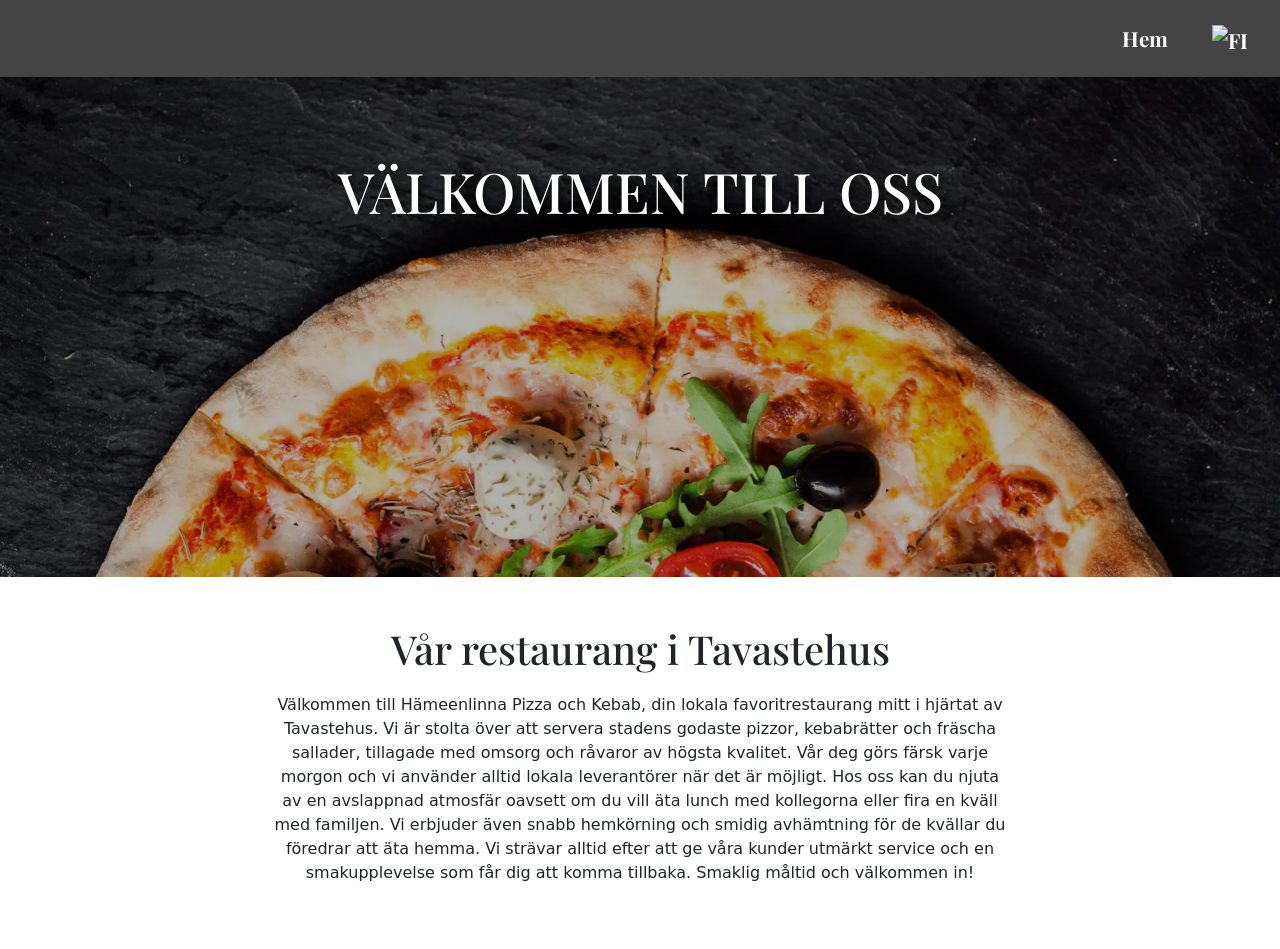
==== svenska.html @ 9d8d3b15 "Tein ruotsin kielisen sivuston Ruotsin kielinen sivusto" ====
<!DOCTYPE html>
<html lang="sv">
<head>
    <meta charset="UTF-8">
    <meta name="viewport" content="width=device-width, initial-scale=1.0">
    <title>Om oss - Hämeenlinna Pizza och Kebab</title>
    <link href="https://cdn.jsdelivr.net/npm/bootstrap@5.3.0/dist/css/bootstrap.min.css" rel="stylesheet">
    <link href="https://fonts.googleapis.com/css2?family=Playfair+Display:wght@700&display=swap" rel="stylesheet">
    <link rel="stylesheet" href="styles.css">
</head>
<body>

    <nav class="navbar navbar-expand-lg navbar-dark custom-nav">
        <div class="container-fluid">
            <button class="navbar-toggler ms-auto" type="button" data-bs-toggle="collapse" data-bs-target="#navbarNav">
                <span class="navbar-toggler-icon"></span>
            </button>
            <div class="collapse navbar-collapse" id="navbarNav">
                <ul class="navbar-nav ms-auto align-items-center">
                    <li class="nav-item"><a class="nav-link" href="index.html">Hem</a></li>
                    <li class="nav-item ms-lg-3">
                        <a href="index.html" class="nav-link p-0" title="Suomeksi">
                            <img src="https://upload.wikimedia.org/wikipedia/commons/b/bc/Flag_of_Finland.svg" alt="FI" width="30">
                        </a>
                    </li>
                </ul>
            </div>
        </div>
    </nav>

    <header class="hero-section">
        <h1 class="hero-title">VÄLKOMMEN TILL OSS</h1>
    </header>

    <section class="container py-5 text-center">
        <div class="row justify-content-center">
            <div class="col-md-8">
                <h2 class="section-title">Vår restaurang i Tavastehus</h2>
                <p class="lead-text">
                    Välkommen till Hämeenlinna Pizza och Kebab, din lokala favoritrestaurang mitt i hjärtat av Tavastehus. 
                    Vi är stolta över att servera stadens godaste pizzor, kebabrätter och fräscha sallader, 
                    tillagade med omsorg och råvaror av högsta kvalitet. Vår deg görs färsk varje morgon och 
                    vi använder alltid lokala leverantörer när det är möjligt. 
                    
                    Hos oss kan du njuta av en avslappnad atmosfär oavsett om du vill äta lunch med kollegorna 
                    eller fira en kväll med familjen. Vi erbjuder även snabb hemkörning och smidig avhämtning 
                    för de kvällar du föredrar att äta hemma. Vi strävar alltid efter att ge våra kunder 
                    utmärkt service och en smakupplevelse som får dig att komma tillbaka. 
                    Smaklig måltid och välkommen in!
                </p>
            </div>
        </div>
    </section>

</body>
</html>
---- styles.css ----
/* Navigaatiopalkin tumma tausta */
.custom-nav {
    background-color: #444444; 
    padding: 15px 20px;
}

/* Linkkien tyyli (Serif-fontti kuvasi mukaan) */
.custom-nav .nav-link {
    color: white !important;
    font-family: 'Playfair Display', serif;
    font-size: 1.3rem;
    font-weight: bold;
    margin-left: 20px;
}

/* Ruotsin lipun koko ja muotoilu */
.sweden-flag {
    width: 35px;
    height: auto;
    border-radius: 2px;
    display: block;
    transition: transform 0.2s;
}

.sweden-flag:hover {
    transform: scale(1.1); /* Pieni suurennus kun hiiri on päällä */
}

/* Hero-osio (Taustakuva) */
.hero-section {
    background-image: linear-gradient(rgba(0,0,0,0.3), rgba(0,0,0,0.3)), url('Images/image\ 12.png'); 
    background-size: cover;
    background-position: center;
    height: 500px;
    display: flex;
    justify-content: center;
    align-items: flex-start;
    padding-top: 80px; /* Laskee otsikkoa hieman alaspäin */
}

/* Otsikko kuvan päällä */
.hero-title {
    color: white;
    font-family: 'Playfair Display', serif;
    font-size: 3.5rem;
    text-shadow: 3px 3px 10px rgba(0, 0, 0, 0.8);
    text-align: center;
}

/* Tietoa meistä -otsikko */
.section-title {
    font-family: 'Playfair Display', serif;
    font-size: 2.5rem;
    margin-bottom: 20px;
}
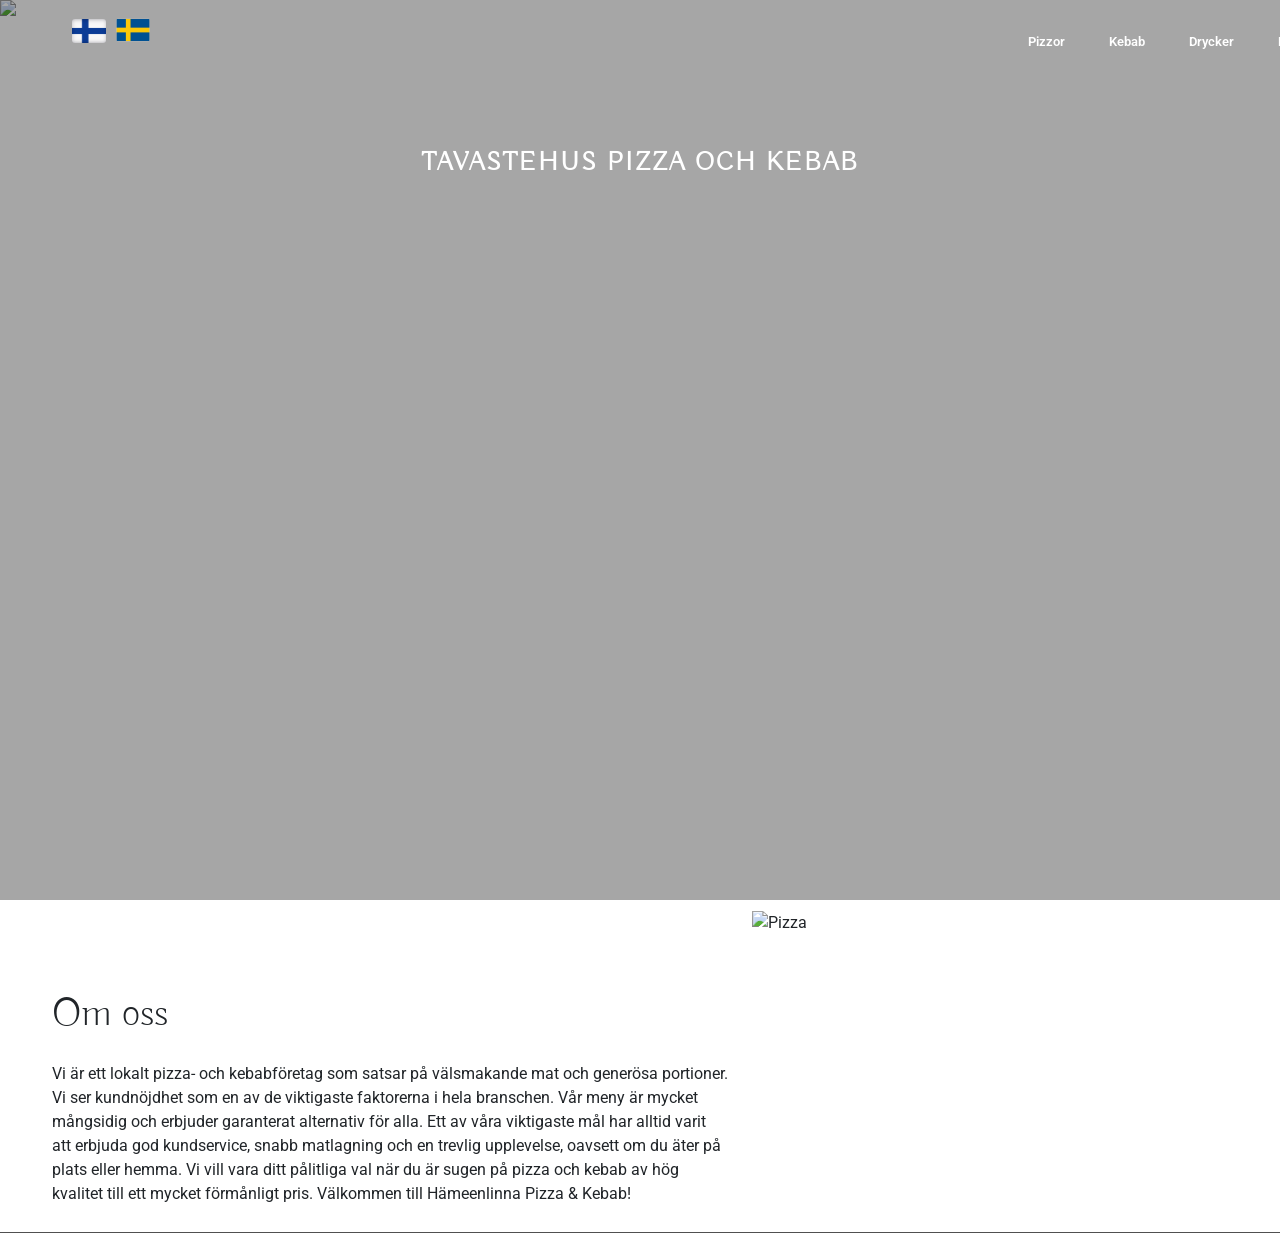
==== commit 4f929e4e: "Update svenska.html" ====
--- a/svenska.html
+++ b/svenska.html
@@ -1,56 +1,69 @@
-<!DOCTYPE html>
+<!doctype html>
 <html lang="sv">
 <head>
-    <meta charset="UTF-8">
-    <meta name="viewport" content="width=device-width, initial-scale=1.0">
-    <title>Om oss - Hämeenlinna Pizza och Kebab</title>
-    <link href="https://cdn.jsdelivr.net/npm/bootstrap@5.3.0/dist/css/bootstrap.min.css" rel="stylesheet">
-    <link href="https://fonts.googleapis.com/css2?family=Playfair+Display:wght@700&display=swap" rel="stylesheet">
-    <link rel="stylesheet" href="styles.css">
+    <meta charset="utf-8">
+    <meta name="viewport" content="width=device-width, initial-scale=1">
+    <title>Tavastehus Pizza och Kebab</title>
+
+    <link rel="preconnect" href="https://fonts.googleapis.com">
+    <link rel="preconnect" href="https://fonts.gstatic.com" crossorigin>
+    <link href="https://fonts.googleapis.com/css2?family=Buda:wght@300&family=Roboto:ital,wght@0,100..900;1,100..900&display=swap" rel="stylesheet">
+
+    <link href="https://cdn.jsdelivr.net/npm/bootstrap@5.3.8/dist/css/bootstrap.min.css" rel="stylesheet">
+
+    <link rel="stylesheet" href="tyylit.css">
 </head>
 <body>
 
-    <nav class="navbar navbar-expand-lg navbar-dark custom-nav">
-        <div class="container-fluid">
-            <button class="navbar-toggler ms-auto" type="button" data-bs-toggle="collapse" data-bs-target="#navbarNav">
-                <span class="navbar-toggler-icon"></span>
-            </button>
-            <div class="collapse navbar-collapse" id="navbarNav">
-                <ul class="navbar-nav ms-auto align-items-center">
-                    <li class="nav-item"><a class="nav-link" href="index.html">Hem</a></li>
-                    <li class="nav-item ms-lg-3">
-                        <a href="index.html" class="nav-link p-0" title="Suomeksi">
-                            <img src="https://upload.wikimedia.org/wikipedia/commons/b/bc/Flag_of_Finland.svg" alt="FI" width="30">
-                        </a>
-                    </li>
-                </ul>
-            </div>
-        </div>
-    </nav>
+<div class="isokuva">
+<div class="container site top-inner">
+<header class="row align-items-center top-nav">
+<div class="liput">
+<a href="index.html"><img src="Images/finland.png" class="flag" alt="Finnish"></a>
+<img src="Images/sweden.png" class="flag" alt="Swedish">
+  </div>
 
-    <header class="hero-section">
-        <h1 class="hero-title">VÄLKOMMEN TILL OSS</h1>
-    </header>
+  <nav class="col-md-10 navbar navbar-expand-lg navbar-dark">
+  <div class="container-fluid justify-content-end pe-0">
+  <button class="navbar-toggler" type="button" data-bs-toggle="collapse" data-bs-target="#navbarSupportedContent">
+  <span class="navbar-toggler-icon"></span>
+    </button>
+  <div class="collapse navbar-collapse justify-content-end" id="navbarSupportedContent">
+  <ul class="navbar-nav mb-2 mb-lg-0">
+  <li class="nav-item"><a class="nav-link" href="#">Pizzor</a></li>
+  <li class="nav-item"><a class="nav-link" href="#">Kebab</a></li>
+  <li class="nav-item"><a class="nav-link" href="#">Drycker</a></li>
+  <li class="nav-item"><a class="nav-link" href="#">Kontakt</a></li>
+   </ul>
+      </div>
+       </div>
+        </nav>
+        </header>
+<h1 class="MainTitle">TAVASTEHUS PIZZA OCH KEBAB</h1>
+    </div>
+  <img src="images/main.png" class="pizza-kuva" alt="Pizza">
+    </div>    
 
-    <section class="container py-5 text-center">
-        <div class="row justify-content-center">
-            <div class="col-md-8">
-                <h2 class="section-title">Vår restaurang i Tavastehus</h2>
-                <p class="lead-text">
-                    Välkommen till Hämeenlinna Pizza och Kebab, din lokala favoritrestaurang mitt i hjärtat av Tavastehus. 
-                    Vi är stolta över att servera stadens godaste pizzor, kebabrätter och fräscha sallader, 
-                    tillagade med omsorg och råvaror av högsta kvalitet. Vår deg görs färsk varje morgon och 
-                    vi använder alltid lokala leverantörer när det är möjligt. 
-                    
-                    Hos oss kan du njuta av en avslappnad atmosfär oavsett om du vill äta lunch med kollegorna 
-                    eller fira en kväll med familjen. Vi erbjuder även snabb hemkörning och smidig avhämtning 
-                    för de kvällar du föredrar att äta hemma. Vi strävar alltid efter att ge våra kunder 
-                    utmärkt service och en smakupplevelse som får dig att komma tillbaka. 
-                    Smaklig måltid och välkommen in!
-                </p>
-            </div>
-        </div>
-    </section>
+  <div class="container site">
+<main class="row content-area align-items-start">
+  <article class="col-md-7">
+   <h1>Om oss</h1>
+  <p>	
+     Vi är ett lokalt pizza- och kebabföretag som satsar på välsmakande mat och generösa portioner. Vi ser kundnöjdhet som en av de viktigaste faktorerna i hela branschen. 
+     Vår meny är mycket mångsidig och erbjuder garanterat alternativ för alla. Ett av våra viktigaste mål har alltid varit att erbjuda god kundservice, 
+     snabb matlagning och en trevlig upplevelse, oavsett om du äter på plats eller hemma. Vi vill vara ditt pålitliga val när du är sugen på pizza och kebab av hög kvalitet till ett mycket förmånligt pris.
+     Välkommen till Hämeenlinna Pizza & Kebab!
+</p>
+</article>
+<div class="col-md-5">
+<img src="images/pizza1.png" class="tietoaK" alt="Pizza">
+ </div>
+</main>
+        
+<div class="viiva"></div>
+        
+</div>
 
+    <script src="https://cdn.jsdelivr.net/npm/bootstrap@5.3.8/dist/js/bootstrap.bundle.min.js"></script>
 </body>
-</html>+</html>
--- a/tyylit.css
+++ b/tyylit.css
@@ -0,0 +1,299 @@
+/* Auttaa tilavuuksien kanssa  */
+* { 
+  box-sizing: border-box; 
+}
+
+html, body {
+  height: 100%;
+  margin: 0;
+  font-family: "Roboto", sans-serif;
+  background: #fff;
+}
+
+h1, h2, h3 { font-family: "Buda", serif; 
+}
+
+/* Bootstrap  */
+.site.container {
+  max-width: 1200px;
+  margin: 30px auto;
+}
+
+/* Tausta kuva */
+
+.isokuva {
+  position: relative;
+  width: 100%;
+  height: 100vh;          
+  overflow: hidden;
+  color: #fff;
+}
+
+
+/* Tausta kuva */
+.pizza-kuva {
+  position: absolute;
+  inset: 0;               
+  width: 100%;
+  height: 100%;
+  object-fit: cover;      
+  object-position: center bottom; 
+  z-index: 0;
+}
+
+/* Tausta */
+.isokuva::before {
+  content: "";
+  position: absolute;
+  inset: 0;
+  background: rgba(0,0,0,0.35);
+  z-index: 1;
+}
+
+
+/* Navbar tilvauus */
+.top-nav {
+  padding: 0 10px; 
+}
+
+.top-nav{
+  margin-bottom: 30px;
+}
+
+
+.MainTitle {
+  margin-top: 80px;
+  text-align: center;
+  font-size: 26px;
+  font-weight: 700;
+  letter-spacing: 2px;
+}
+
+/* Navbar linkit*/
+.navbar-nav .nav-link {
+  color: #fff;
+  margin-right: 28px;
+  font-weight: 600;
+  font-size: 13px;
+}
+
+.navbar-nav .nav-link:hover { 
+color: #ddd; 
+}
+
+
+.content-area {
+ margin-top: 10px;
+ }
+
+
+.liput {
+  position: absolute;
+  top: 18px;
+  left: 20px;
+
+  display: flex;
+  gap: 10px;
+  z-index: 3;
+}
+
+.flag {
+  width: 34px;
+  height: 24px;
+  object-fit: cover;
+  border-radius: 3px;
+  cursor: pointer;
+  transition: transform 0.2s ease;
+}
+
+.flag:hover {
+  transform: scale(1.1);
+}
+.top-nav .navbar {
+  margin-left: auto;
+}
+.navbar-nav {
+  margin-right: -128px;
+}
+
+.tietoaK{
+  width: 100%;
+  height: auto;
+  margin-top: -40px;  
+
+}
+.content-area h1 {
+  margin-bottom: 24px;   
+}
+
+.content-area .col-md-7 {
+  padding-top: 60px;   
+}
+
+.viiva{
+  height: 1px;                  
+  background: #505050;         
+  width: 100vw;
+  margin-left: calc(50% - 50vw);
+  margin-top: 10px;
+  margin-bottom: 60px;
+}
+
+/*Väli osa */
+
+.valiosa{
+  padding: 40px 0;
+}
+
+.sectionHeading{
+  font-size: 22px;
+  font-weight: 700;
+  margin-bottom: 18px;
+}
+
+.menuHeading{
+  text-align: center;
+  font-size: 44px;
+  margin: 0;
+}
+
+.menuOtsikot{
+  font-size: 24px;
+  font-weight: 700;
+  margin-bottom: 18px;
+}
+
+/* Suositut osio*/
+
+.popular-row{ margin-top: 10px; }
+
+.laatikko{
+  border: 1px solid #d9d9d9;
+  border-radius: 6px;
+  padding: 14px;
+  height: 100%;
+  background: #fff;
+}
+
+.popular-img{
+  border-radius: 4px;
+  margin-bottom: 12px;
+}
+
+/* Siirtää pitsa kuvaa oikealle */
+.move-right{
+  transform: translateX(64px);
+}
+
+.popularTitle{
+  font-size: 20px;
+  font-weight: 700;
+}
+
+.popularText{
+  font-size: 16px;
+  line-height: 1.5;
+  margin: 0;
+}
+
+
+
+/* Menu otsikko*/
+.top-inner {
+  position: relative;
+  z-index: 2;
+  margin: 0 auto !important;
+  padding-top: 16px;
+}
+
+.menuOsio{
+  padding: 10px 0;
+}
+
+.menuGrid{
+  display: grid;
+  grid-template-columns: 1fr 1fr;
+  gap: 28px;
+}
+
+.drinks-grid{
+  display: grid;
+  grid-template-columns: 1fr 1fr 1fr;
+  gap: 28px;
+}
+
+.menuList{
+  list-style: none;
+  padding: 0;
+  margin: 0;
+}
+
+/* Tekee menusta siistin  */
+.menuList li{
+  display: flex;
+  justify-content: space-between;
+  gap: 20px;
+  padding: 6px 0;
+  font-size: 18px;
+}
+
+.menu-side-img{
+  width: min(360px, 90%);
+  height: auto;
+  display: inline-block;
+}
+
+.drink-img{
+  width: min(360px, 90%);
+}
+
+/* Toimii puhelimella */
+@media (max-width: 768px){
+  .menuGrid{ grid-template-columns: 1fr; }
+  .drinks-grid{ grid-template-columns: 1fr; }
+  .menuHeading{ font-size: 32px; }
+}
+
+/* YHTEYSTIEDOT */
+
+.contactFooter{
+  margin-top: 60px;
+}
+
+/* Yhteystiedot tausta */
+.yhtTausta{
+  background: #5a5a5a;
+  color: #fff;
+  width: 100vw;
+  margin-left: calc(50% - 50vw);
+  padding: 28px 0;
+}
+
+/* Yhteystiedot otsikko */
+.yhtOtsikko{
+  font-family: "Buda", serif;
+  font-size: 22px;
+  font-weight: 700;
+  margin-bottom: 14px;
+  letter-spacing: 1px;
+}
+
+.YhteystiedotTeksti{
+  font-size: 14px;
+  line-height: 1.7;
+  margin: 0;
+}
+
+/* Face ja Inst Kuvat */
+.yhtKuvat{
+  display: flex;
+  gap: 14px;
+  margin-top: 22px;
+}
+
+.socials{
+  width: 46px;
+  height: 46px;
+  object-fit: contain;
+  display: block;
+}
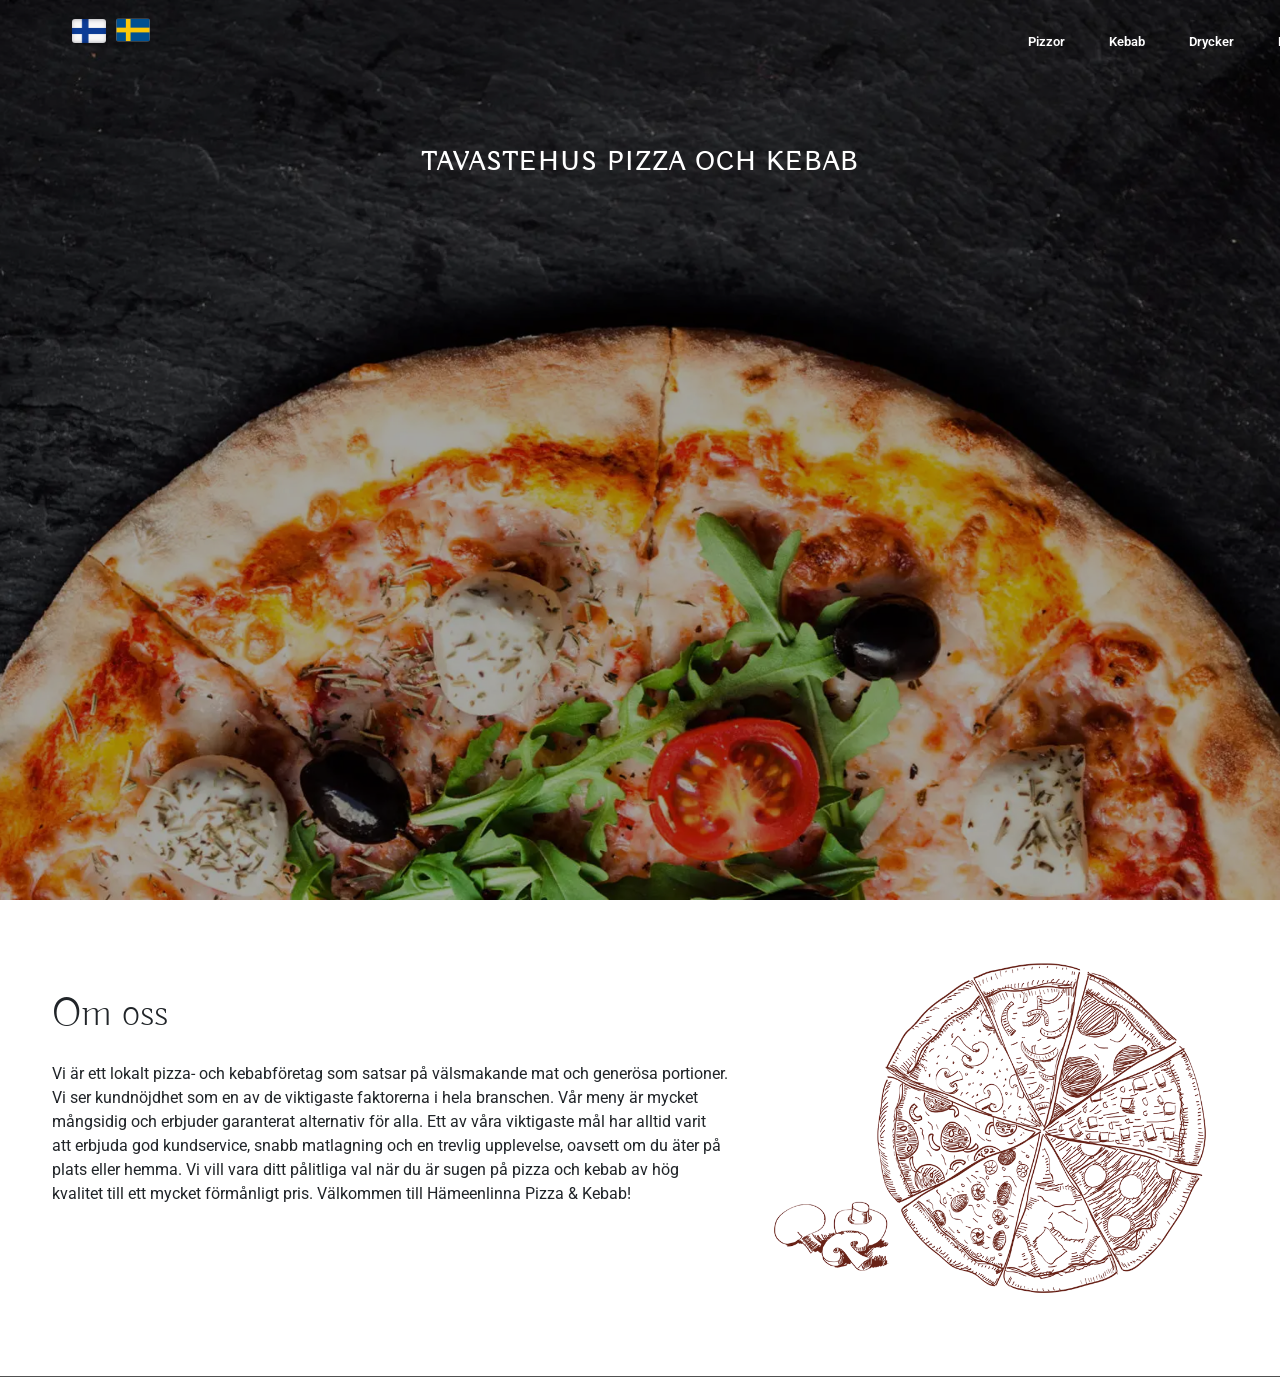
==== commit 81d6d6d7: "Update image paths to use 'Images' directory" ====
--- a/svenska.html
+++ b/svenska.html
@@ -41,7 +41,7 @@
         </header>
 <h1 class="MainTitle">TAVASTEHUS PIZZA OCH KEBAB</h1>
     </div>
-  <img src="images/main.png" class="pizza-kuva" alt="Pizza">
+  <img src="Images/main.png" class="pizza-kuva" alt="Pizza">
     </div>    
 
   <div class="container site">
@@ -56,7 +56,7 @@
 </p>
 </article>
 <div class="col-md-5">
-<img src="images/pizza1.png" class="tietoaK" alt="Pizza">
+<img src="Images/pizza1.png" class="tietoaK" alt="Pizza">
  </div>
 </main>
         
